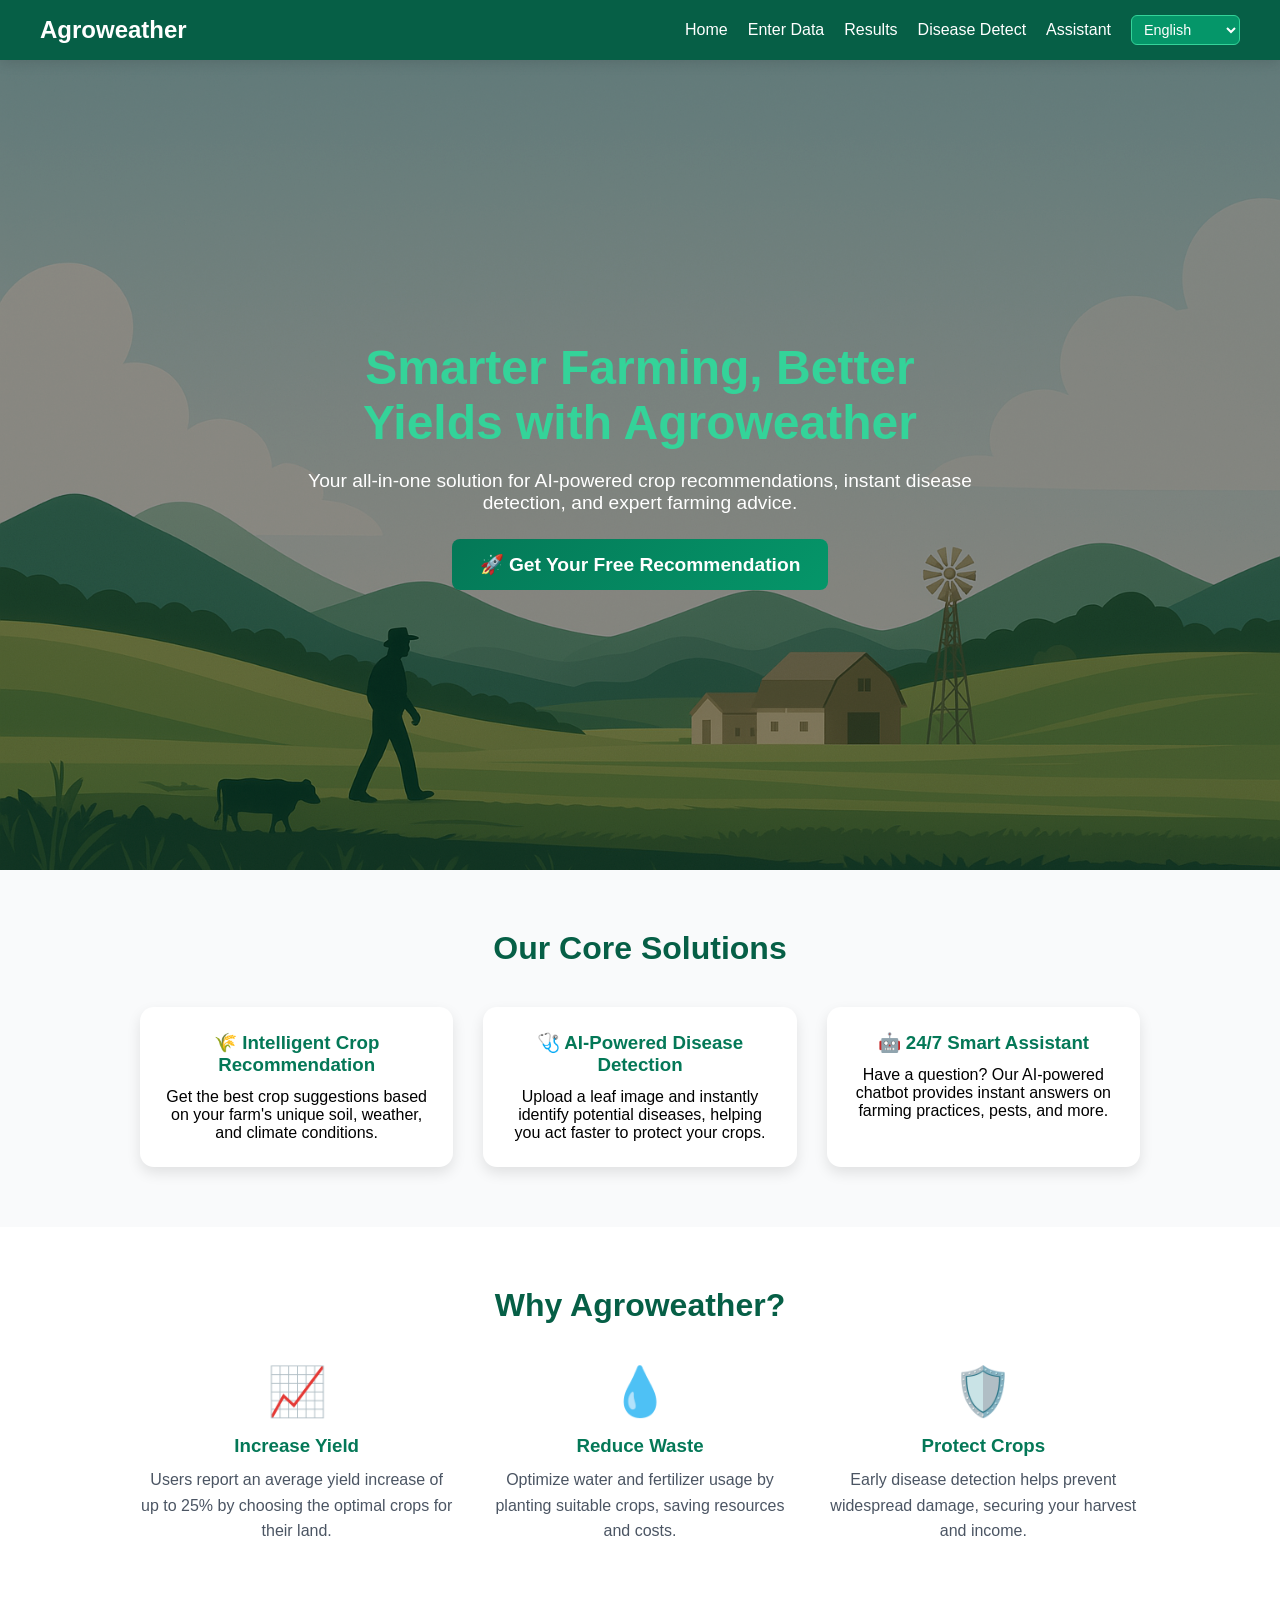
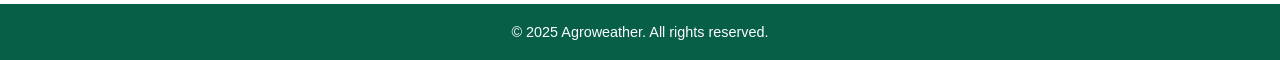
==== frontend/index.html @ 45607156 "Initial commit with README and gitignore" ====
<!DOCTYPE html>
<html lang="en">
<head>
  <meta charset="UTF-8">
  <meta name="viewport" content="width=device-width, initial-scale=1.0">
  <title>Agroweather — Home</title>
  <link rel="stylesheet" href="assets/style.css">
  <script src="assets/js/translator.js" defer></script>
</head>
<body>
  <nav class="navbar">
    <div class="logo">Agroweather</div>
    <div class="nav-links">
      <a href="index.html" data-translate-key="home">Home</a>
      <a href="input.html" data-translate-key="enter_data">Enter Data</a>
      <a href="result.html" data-translate-key="results">Results</a>
      <a href="disease.html" data-translate-key="disease_detect">Disease Detect</a>
      <a href="chatbot.html" data-translate-key="assistant">Assistant</a>
      <select id="language-selector" class="language-selector">
        <option value="en">English</option>
        <option value="hi">हिन्दी (Hindi)</option>
      </select>
    </div>
  </nav>

  <section class="hero">
    <div class="hero-content">
      <h1><span class="translate-text" data-translate-key="hero_title">Smarter Farming, Better Yields with</span> </h1>
      <p data-translate-key="hero_subtitle">Your all-in-one solution for AI-powered crop recommendations, instant disease detection, and expert farming advice.</p>
      <a href="input.html" class="btn hero-btn" data-translate-key="hero_button">🚀 Get Your Free Recommendation</a>
    </div>
  </section>

  <section class="features">
    <h2 data-translate-key="core_solutions">Our Core Solutions</h2>
    <div class="feature-grid">
      <div class="feature-card">
        <h3 data-translate-key="feature1_title">🌾 Intelligent Crop Recommendation</h3>
        <p data-translate-key="feature1_desc">Get the best crop suggestions based on your farm's unique soil, weather, and climate conditions.</p>
      </div>
      <div class="feature-card">
        <h3 data-translate-key="feature2_title">🩺 AI-Powered Disease Detection</h3>
        <p data-translate-key="feature2_desc">Upload a leaf image and instantly identify potential diseases, helping you act faster to protect your crops.</p>
      </div>
      <div class="feature-card">
        <h3 data-translate-key="feature3_title">🤖 24/7 Smart Assistant</h3>
        <p data-translate-key="feature3_desc">Have a question? Our AI-powered chatbot provides instant answers on farming practices, pests, and more.</p>
      </div>
    </div>
  </section>

  <section class="why-us">
    <h2 data-translate-key="why_Agroweather">Why Agroweather?</h2>
    <div class="why-us-grid">
      <div class="why-us-card">
        <div class="why-us-icon">📈</div>
        <h3 data-translate-key="why1_title">Increase Yield</h3>
        <p data-translate-key="why1_desc">Users report an average yield increase of up to 25% by choosing the optimal crops for their land.</p>
      </div>
      <div class="why-us-card">
        <div class="why-us-icon">💧</div>
        <h3 data-translate-key="why2_title">Reduce Waste</h3>
        <p data-translate-key="why2_desc">Optimize water and fertilizer usage by planting suitable crops, saving resources and costs.</p>
      </div>
      <div class="why-us-card">
        <div class="why-us-icon">🛡️</div>
        <h3 data-translate-key="why3_title">Protect Crops</h3>
        <p data-translate-key="why3_desc">Early disease detection helps prevent widespread damage, securing your harvest and income.</p>
      </div>
    </div>
  </section>

  <footer>
    <p>© 2025 Agroweather. All rights reserved.</p>
  </footer>
</body>
</html>
---- frontend/assets/style.css ----
/* ==========================================================================
   1. General & Body Styles
   ========================================================================== */
* {
  margin: 0;
  padding: 0;
  box-sizing: border-box;
  font-family: "Segoe UI", Tahoma, Geneva, Verdana, sans-serif;
}

body {
  min-height: 100vh;
  background: url("bg.png") no-repeat center center/cover;
  display: flex;
  flex-direction: column;
}

/* ==========================================================================
   2. Navbar
   ========================================================================== */
.navbar {
  background: #065f46;
  display: flex;
  justify-content: space-between;
  align-items: center;
  padding: 15px 40px;
  box-shadow: 0 4px 12px rgba(0, 0, 0, 0.1);
  position: sticky;
  top: 0;
  z-index: 1000;
}

.navbar .logo {
  font-size: 1.5rem;
  font-weight: bold;
  color: #ffffff;
}

.navbar .nav-links {
  display: flex;
  align-items: center;
}

.navbar .nav-links a {
  text-decoration: none;
  color: #ffffff;
  margin-left: 20px;
  font-weight: 500;
  transition: all 0.3s ease;
}

.navbar .nav-links a:hover {
  color: #97bc10ff;
  border-bottom: 2px solid #97bc10ff;
  padding-bottom: 2px;
}

.language-selector {
  margin-left: 20px;
  background-color: #059669;
  color: white;
  border: 1px solid #34d399;
  border-radius: 6px;
  padding: 5px 8px;
  font-size: 0.9rem;
  cursor: pointer;
}
.language-selector:focus {
  outline: none;
}

/* ==========================================================================
   3. Main Content Container (Used on all pages)
   ========================================================================== */
.container {
  flex: 1;
  width: 100%;
  max-width: 900px;
  margin: 40px auto;
  background: #ffffff;
  padding: 35px;
  border-radius: 16px;
  box-shadow: 0 8px 32px rgba(0, 0, 0, 0.12);
  border: 1px solid #e5e7eb;
}

.container h1 {
  text-align: center;
  margin-bottom: 30px;
  font-size: 2.2rem;
  color: #065f46;
}

/* ==========================================================================
   4. Buttons
   ========================================================================== */
.btn {
  padding: 15px;
  background: linear-gradient(135deg, #047857, #059669);
  color: white;
  font-weight: bold;
  font-size: 1.1rem;
  border: none;
  border-radius: 8px;
  cursor: pointer;
  transition: all 0.3s ease;
  text-decoration: none;
  text-align: center;
  display: inline-block;
}

.btn:hover:not(:disabled) {
  background: linear-gradient(135deg, #065f46, #047857);
  transform: translateY(-3px);
  box-shadow: 0 8px 15px rgba(0, 0, 0, 0.15);
}

.btn:disabled {
  background: #9ca3af;
  cursor: not-allowed;
  transform: translateY(0);
  box-shadow: none;
}

.btn-secondary {
  background: transparent;
  color: #065f46;
  border: 2px solid #059669;
}

.btn-secondary:hover {
  background: #f0fdf4;
  transform: translateY(-3px);
  box-shadow: 0 6px 14px rgba(0, 0, 0, 0.08);
}

/* ==========================================================================
   5. Index Page Specifics
   ========================================================================== */
.hero {
  height: 90vh;
  background: url("bg.png") no-repeat center center/cover;
  display: flex;
  align-items: center;
  justify-content: center;
  text-align: center;
  color: white;
  position: relative;
}
.hero::after {
  content: "";
  position: absolute;
  top: 0; left: 0; right: 0; bottom: 0;
  background: rgba(0, 0, 0, 0.45);
}
.hero-content {
  position: relative;
  max-width: 700px;
  z-index: 2;
}
.hero-content h1 {
  font-size: 3rem;
  margin-bottom: 20px;
  color: #fff; /* Override .container h1 color */
}
.hero-content h1 span {
  color: #34d399;
}
.hero-content p {
  font-size: 1.2rem;
  margin-bottom: 25px;
}
.hero-btn {
  font-size: 1.2rem;
  padding: 14px 28px;
}

.features, .why-us, .testimonials {
  padding: 60px 20px;
  text-align: center;
}
.features h2, .why-us h2, .testimonials h2 {
  font-size: 2rem;
  margin-bottom: 40px;
  color: #065f46;
}

.features { background: #f9fafb; }
.why-us { background: #ffffff; }
.testimonials { background: #f9fafb; }

.feature-grid, .why-us-grid, .testimonial-grid {
  display: grid;
  gap: 30px;
  max-width: 1000px;
  margin: 0 auto;
}
.feature-grid { grid-template-columns: repeat(auto-fit, minmax(250px, 1fr)); }
.why-us-grid { grid-template-columns: repeat(auto-fit, minmax(250px, 1fr)); }
.testimonial-grid { grid-template-columns: repeat(auto-fit, minmax(300px, 1fr)); }


.feature-card {
  background: white;
  padding: 25px;
  border-radius: 14px;
  box-shadow: 0 6px 14px rgba(0, 0, 0, 0.1);
  transition: all 0.3s ease;
}
.feature-card:hover {
  transform: translateY(-5px);
  box-shadow: 0 10px 20px rgba(0, 0, 0, 0.15);
}
.feature-card h3 {
  color: #047857;
  margin-bottom: 12px;
}

.why-us-icon { font-size: 3rem; margin-bottom: 15px; }
.why-us-card h3 { color: #047857; margin-bottom: 10px; }
.why-us-card p { color: #4b5563; line-height: 1.6; }

.testimonial-card {
  background-color: #ffffff;
  padding: 30px;
  border-radius: 16px;
  box-shadow: 0 6px 20px rgba(0, 0, 0, 0.08);
  border-top: 4px solid #34d399;
}
.testimonial-quote {
  font-style: italic;
  color: #374151;
  line-height: 1.7;
  margin-bottom: 20px;
}
.testimonial-author { font-weight: bold; color: #059669; }


/* ==========================================================================
   6. Input Page Specifics
   ========================================================================== */
.farm-data-form {
  display: flex;
  flex-direction: column;
  gap: 25px;
}
.form-group {
  padding: 25px;
  border: 1px solid #e5e7eb;
  border-radius: 12px;
  background-color: #f9fafb;
}
.form-group legend {
  padding: 0 10px;
  font-weight: bold;
  font-size: 1.2rem;
  color: #059669;
}
.form-grid {
  display: grid;
  grid-template-columns: 1fr 1fr;
  gap: 20px;
}
.form-grid .btn { grid-column: span 2; }

.form-grid input,
.form-grid select {
  padding: 14px;
  border: 2px solid #e5e7eb;
  border-radius: 8px;
  font-size: 1rem;
  background-color: #f9fafb;
  transition: all 0.2s ease-in-out;
}

.form-grid input:focus,
.form-grid select:focus {
  border-color: #059669;
  background-color: #ffffff;
  outline: none;
  box-shadow: 0 0 0 3px rgba(16, 185, 129, 0.2);
}

.form-grid input:required:valid,
.form-grid select:required:valid {
  border-color: #10b981;
}

.location-container {
  display: flex;
  gap: 10px;
  align-items: center;
  margin-bottom: 20px;
  flex-wrap: wrap;
}
.location-container input {
  flex: 1;
}
.location-container button {
  white-space: nowrap;
}
#location-status {
  width: 100%;
  text-align: center;
  color: #059669;
  font-weight: bold;
}


/* ==========================================================================
   7. Result & Disease Page Specifics
   ========================================================================== */
.main-action { text-align: center; margin-bottom: 30px; }
.result-card-wrapper { margin-bottom: 25px; }
.result-card {
  background: #ffffff;
  border-radius: 16px;
  padding: 30px 35px;
  border: 1px solid #e5e7eb;
  text-align: left;
}
.result-card.latest-result {
  position: relative;
  border-color: #34d399;
}
.result-card.latest-result::before {
  content: 'Latest Result';
  position: absolute;
  top: -15px;
  left: 50%;
  transform: translateX(-50%);
  background-color: #059669;
  color: white;
  padding: 5px 15px;
  border-radius: 20px;
  font-size: 0.8rem;
  font-weight: bold;
  box-shadow: 0 2px 8px rgba(0, 0, 0, 0.15);
}
.result-header { border-bottom: 1px solid #f0f0f0; padding-bottom: 20px; margin-bottom: 20px; }
.result-label { font-size: 0.9rem; color: #6b7280; margin-bottom: 8px; display: block; }
.result-crop-name { font-size: 2.5rem; color: #065f46; font-weight: bold; margin: 0; }
a.crop-link { text-decoration: none; color: inherit; transition: opacity 0.2s ease; }
a.crop-link:hover { opacity: 0.8; }

.details-grid {
  display: grid;
  grid-template-columns: repeat(auto-fit, minmax(200px, 1fr));
  gap: 25px;
  margin-top: 25px;
}
.detail-item p { font-size: 1.1rem; font-weight: 500; color: #111827; margin-top: 5px; }
.confidence-badge {
  display: inline-block;
  background-color: #dcfce7;
  color: #166534;
  padding: 6px 12px;
  border-radius: 20px;
  font-weight: bold !important;
}

.conditions-card { background-color: #f9fafb; border-radius: 12px; padding: 15px 20px; margin-top: 20px; border: 1px solid #f0f0f0; }
.conditions-title { color: #065f46; margin: 0 0 15px 0; font-size: 1rem; text-align: center; }
.conditions-grid { display: grid; grid-template-columns: repeat(auto-fit, minmax(150px, 1fr)); gap: 10px; }
.condition-item { color: #4b5563; font-size: 0.9rem; }
.condition-item span { font-weight: bold; color: #1f2937; }

.upload-box {
  display: flex;
  flex-direction: column;
  align-items: center;
  gap: 20px;
  padding: 35px;
  border: 2px dashed #047857;
  border-radius: 12px;
  background: #f9fafb;
}
.upload-box:hover { background: #ecfdf5; }
.file-input { display: none; }
#file-name { color: #4b5563; font-style: italic; }

.details-grid-disease { display: grid; grid-template-columns: 1fr 1fr; gap: 30px; text-align: left; }
.detail-item-disease { padding: 20px; background-color: #f9fafb; border-radius: 12px; border: 1px solid #f0f0f0; }
.detail-item-disease .detail-label { font-size: 0.9rem; color: #6b7280; margin-bottom: 8px; display: block; font-weight: bold; }
.detail-item-disease p { color: #374151; line-height: 1.6; }
.main-prediction { grid-column: span 2; text-align: center; background-color: #f0fdf4; border-color: #a7f3d0; }
.disease-name { font-size: 2rem; font-weight: bold; margin: 5px 0 0 0; }
.disease-name.healthy { color: #166534; }
.disease-name.disease { color: #b91c1c; }

.loading-text { text-align: center; color: #4b5563; padding: 20px; font-size: 1.1rem; }
.empty-state { text-align: center; padding: 40px; }
.empty-state h3 { font-size: 1.5rem; color: #065f46; margin-bottom: 10px; }
.empty-state p { color: #4b5563; margin-bottom: 25px; }


/* ==========================================================================
   8. Chatbot Page Specifics
   ========================================================================== */
.chatbox {
  height: 400px;
  overflow-y: auto;
  background: #f9fafb;
  padding: 20px;
  border-radius: 12px;
  margin-bottom: 15px;
  display: flex;
  flex-direction: column;
  gap: 15px;
  border: 1px solid #e5e7eb;
}
.chat { max-width: 75%; padding: 12px 15px; border-radius: 12px; font-size: 1rem; }
.chat.user { align-self: flex-end; background: #d1fae5; color: #065f46; }
.chat.bot {
  align-self: flex-start;
  background: #e5e7eb;
  color: #111827;
  display: flex;
  align-items: flex-end;
  gap: 10px;
}
.chat.bot::before {
  content: '🤖';
  font-size: 1.5rem;
  background-color: #e5e7eb;
  border-radius: 50%;
  padding: 5px;
  height: 25px;
  width: 25px;
  display: inline-block;
  line-height: 25px;
  text-align: center;
  flex-shrink: 0;
}

.suggestion-chips { display: flex; gap: 10px; margin-bottom: 15px; flex-wrap: wrap; }
.chip {
  background-color: #f3f4f6;
  border: 1px solid #e5e7eb;
  padding: 8px 15px;
  border-radius: 20px;
  font-size: 0.9rem;
  color: #374151;
  cursor: pointer;
  transition: background-color 0.2s ease;
}
.chip:hover { background-color: #e5e7eb; }
.loading-indicator span { display: inline-block; width: 8px; height: 8px; border-radius: 50%; background-color: #9ca3af; margin: 0 2px; animation: bounce 1.4s infinite ease-in-out both; }
.loading-indicator span:nth-child(1) { animation-delay: -0.32s; }
.loading-indicator span:nth-child(2) { animation-delay: -0.16s; }
@keyframes bounce { 0%, 80%, 100% { transform: scale(0); } 40% { transform: scale(1.0); } }

.chat-input { display: flex; gap: 10px; }
.chat-input input {
  flex: 1;
  padding: 14px;
  border: 2px solid #e5e7eb;
  border-radius: 8px;
  font-size: 1rem;
  background-color: #f9fafb;
  transition: all 0.2s ease-in-out;
}
.chat-input input:focus {
  border-color: #059669;
  background-color: #ffffff;
  outline: none;
  box-shadow: 0 0 0 3px rgba(16, 185, 129, 0.2);
}
.chat-input .btn { padding: 14px; }


/* ==========================================================================
   9. Footer
   ========================================================================== */
footer {
  text-align: center;
  padding: 20px;
  background: #065f46;
  color: white;
  font-size: 0.9rem;
}

/* ==========================================================================
   10. Responsive Styles
   ========================================================================== */
@media (max-width: 768px) {
  .navbar {
    flex-direction: column;
    padding: 15px 20px;
  }
  .navbar .nav-links {
    margin-top: 15px;
    flex-wrap: wrap;
    justify-content: center;
  }
  .navbar .nav-links a, .language-selector {
    margin: 5px 10px;
  }
}
@media (max-width: 600px) {
  .form-grid {
    grid-template-columns: 1fr;
  }
  .btn {
    grid-column: span 1;
  }
}
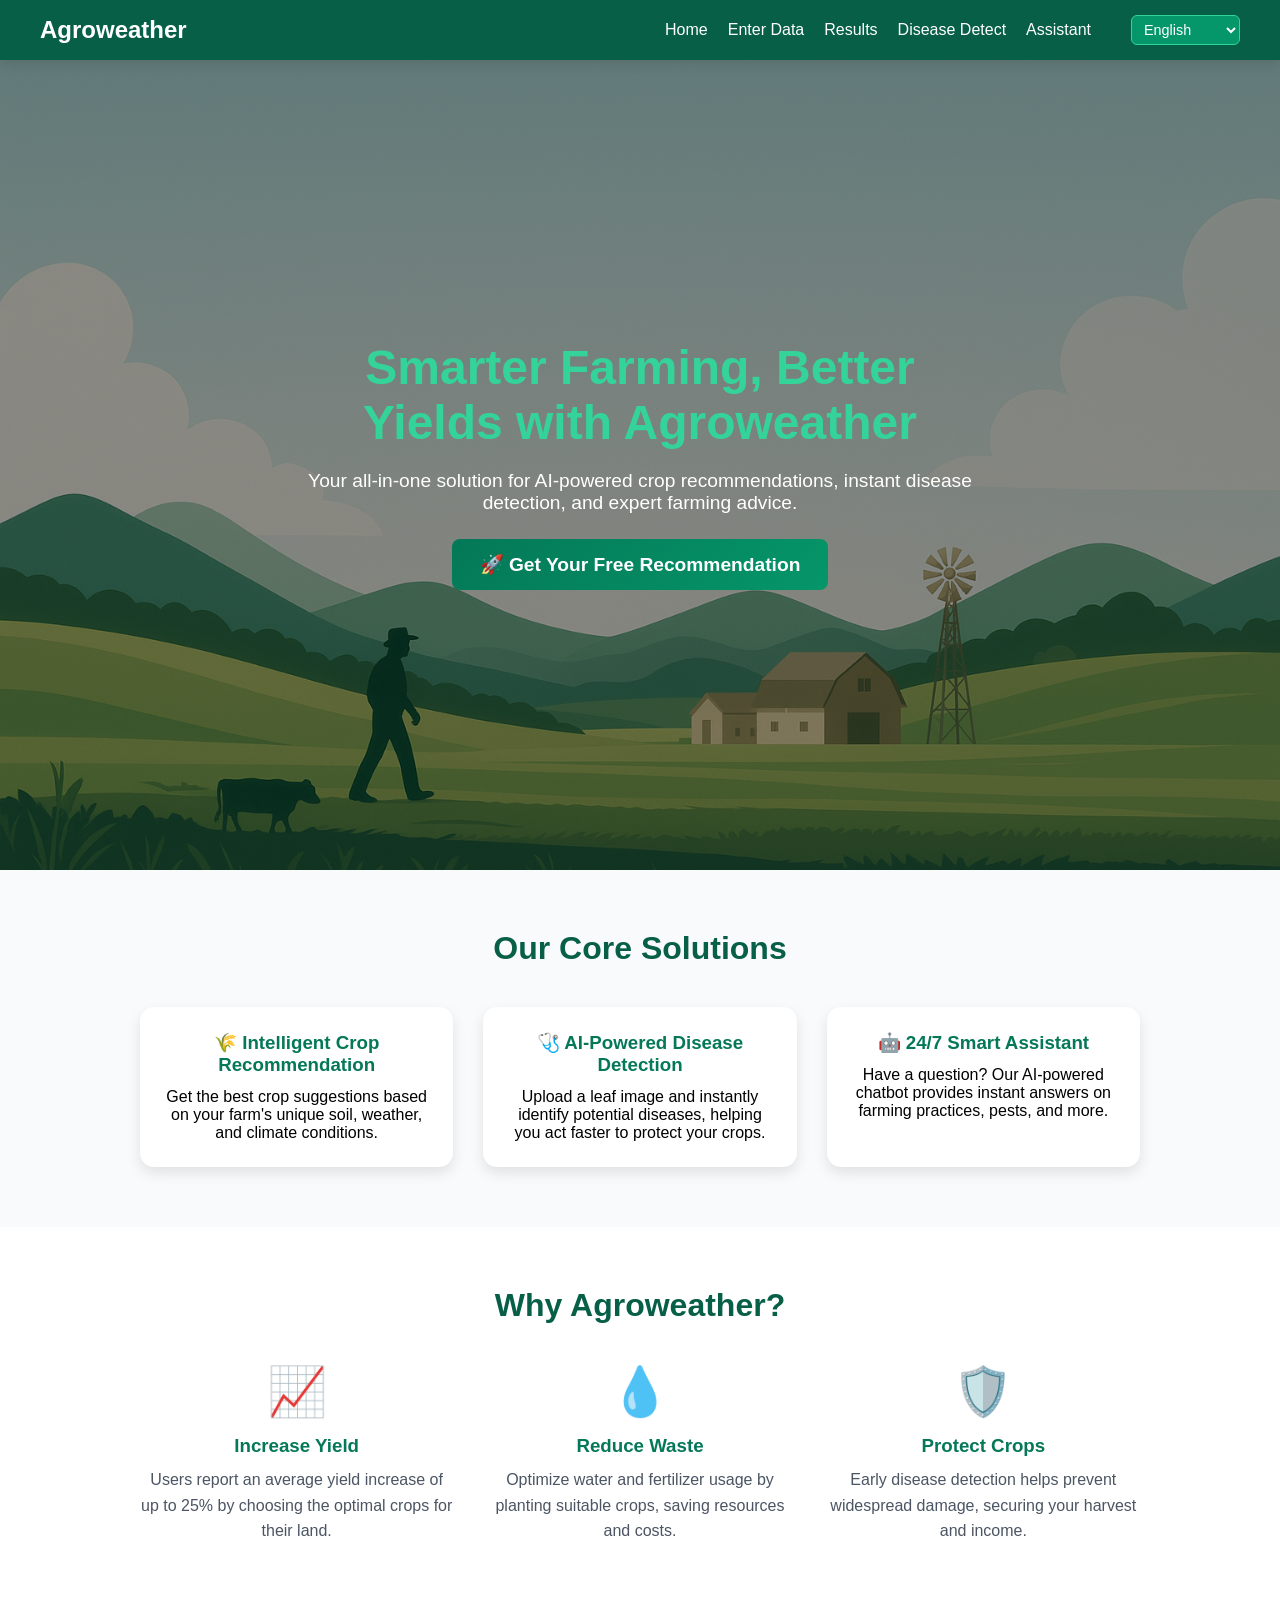
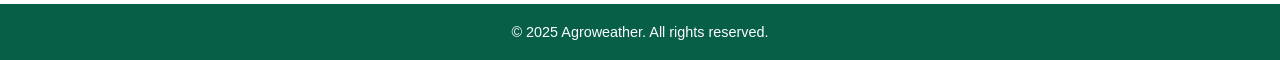
==== commit 678f3bc4: "Initial project upload without env" ====
--- a/frontend/index.html
+++ b/frontend/index.html
@@ -6,6 +6,7 @@
   <title>Agroweather — Home</title>
   <link rel="stylesheet" href="assets/style.css">
   <script src="assets/js/translator.js" defer></script>
+  <script src="assets/js/auth.js" defer></script>
 </head>
 <body>
   <nav class="navbar">
@@ -70,6 +71,23 @@
     </div>
   </section>
 
+  <script>
+    document.addEventListener('DOMContentLoaded', () => {
+      // Check if user is logged in
+      const user = localStorage.getItem('user_profile');
+      if (user) {
+        const heroContent = document.querySelector('.hero-content');
+        if (heroContent) {
+          const dashboardBtn = document.createElement('a');
+          dashboardBtn.href = 'dashboard.html';
+          dashboardBtn.className = 'btn hero-btn btn-secondary';
+          dashboardBtn.style.marginLeft = '15px';
+          dashboardBtn.textContent = '📊 View Dashboard';
+          heroContent.appendChild(dashboardBtn);
+        }
+      }
+    });
+  </script>
   <footer>
     <p>© 2025 Agroweather. All rights reserved.</p>
   </footer>
--- a/frontend/assets/style.css
+++ b/frontend/assets/style.css
@@ -323,8 +323,7 @@
   position: relative;
   border-color: #34d399;
 }
-.result-card.latest-result::before {
-  content: 'Latest Result';
+.latest-result-badge {
   position: absolute;
   top: -15px;
   left: 50%;
@@ -336,6 +335,7 @@
   font-size: 0.8rem;
   font-weight: bold;
   box-shadow: 0 2px 8px rgba(0, 0, 0, 0.15);
+  z-index: 10;
 }
 .result-header { border-bottom: 1px solid #f0f0f0; padding-bottom: 20px; margin-bottom: 20px; }
 .result-label { font-size: 0.9rem; color: #6b7280; margin-bottom: 8px; display: block; }
@@ -504,4 +504,470 @@
   .btn {
     grid-column: span 1;
   }
+}
+
+/* ==========================================================================
+   11. Google Auth UI Elements
+   ========================================================================== */
+.user-profile-menu {
+  position: relative;
+  display: inline-block;
+}
+
+.navbar-avatar {
+  width: 40px;
+  height: 40px;
+  border-radius: 50%;
+  cursor: pointer;
+  border: 2px solid #34d399;
+  object-fit: cover;
+  transition: border-color 0.3s ease;
+  vertical-align: middle;
+}
+
+.navbar-avatar:hover {
+  border-color: #ffffff;
+}
+
+.profile-dropdown {
+  display: none;
+  position: absolute;
+  right: 0;
+  top: 50px;
+  background-color: #ffffff;
+  min-width: 240px;
+  box-shadow: 0 10px 25px rgba(0, 0, 0, 0.15);
+  border-radius: 12px;
+  border: 1px solid #e5e7eb;
+  padding: 15px 0;
+  z-index: 1001;
+  text-align: left;
+}
+
+.profile-dropdown.active {
+  display: block;
+}
+
+.dropdown-header {
+  padding: 0 20px 10px 20px;
+}
+
+.dropdown-name {
+  font-weight: bold;
+  color: #1f2937;
+  font-size: 1rem;
+  margin-bottom: 2px;
+  overflow: hidden;
+  text-overflow: ellipsis;
+  white-space: nowrap;
+}
+
+.dropdown-email {
+  font-size: 0.8rem;
+  color: #6b7280;
+  overflow: hidden;
+  text-overflow: ellipsis;
+  white-space: nowrap;
+}
+
+.profile-dropdown hr {
+  border: 0;
+  border-top: 1px solid #f3f4f6;
+  margin: 10px 0;
+}
+
+.dropdown-item {
+  display: block;
+  padding: 10px 20px;
+  color: #4b5563 !important;
+  text-decoration: none !important;
+  font-size: 0.95rem;
+  transition: background-color 0.2s ease, color 0.2s ease;
+}
+
+.dropdown-item:hover {
+  background-color: #f3f4f6;
+  color: #065f46 !important;
+  border: none !important;
+}
+
+/* Auth Route Guard Overlay */
+#auth-guard-overlay {
+  position: fixed;
+  top: 0; left: 0; right: 0; bottom: 0;
+  background: rgba(17, 24, 39, 0.7);
+  backdrop-filter: blur(8px);
+  z-index: 9999;
+  display: flex;
+  justify-content: center;
+  align-items: center;
+  padding: 20px;
+}
+
+.overlay-card {
+  background: #ffffff;
+  padding: 40px;
+  border-radius: 16px;
+  max-width: 480px;
+  width: 100%;
+  box-shadow: 0 20px 25px -5px rgba(0, 0, 0, 0.1), 0 10px 10px -5px rgba(0, 0, 0, 0.04);
+  text-align: center;
+  border: 1px solid #e5e7eb;
+}
+
+.overlay-card h2 {
+  color: #065f46;
+  font-size: 1.8rem;
+  margin-bottom: 15px;
+}
+
+.overlay-card p {
+  color: #4b5563;
+  line-height: 1.6;
+  margin-bottom: 25px;
+  font-size: 1rem;
+}
+
+.overlay-signin-btn {
+  display: flex;
+  justify-content: center;
+  margin-bottom: 15px;
+}
+
+/* ==========================================================================
+   12. Dashboard Styles
+   ========================================================================== */
+.dashboard-grid {
+  display: grid;
+  grid-template-columns: 1fr;
+  gap: 30px;
+  margin-top: 20px;
+}
+
+@media (min-width: 768px) {
+  .dashboard-grid {
+    grid-template-columns: 2fr 1fr;
+  }
+  .grid-full-width {
+    grid-column: span 2;
+  }
+}
+
+.stats-card-group {
+  display: grid;
+  grid-template-columns: repeat(auto-fit, minmax(200px, 1fr));
+  gap: 20px;
+  margin-bottom: 10px;
+}
+
+.stat-card {
+  background: #f9fafb;
+  border: 1px solid #e5e7eb;
+  border-radius: 12px;
+  padding: 20px;
+  display: flex;
+  align-items: center;
+  gap: 15px;
+}
+
+.stat-icon {
+  font-size: 2.2rem;
+  background-color: #ecfdf5;
+  padding: 10px;
+  border-radius: 10px;
+  color: #059669;
+  width: 55px;
+  height: 55px;
+  display: flex;
+  align-items: center;
+  justify-content: center;
+}
+
+.stat-info h3 {
+  font-size: 0.9rem;
+  color: #6b7280;
+  text-transform: uppercase;
+  letter-spacing: 0.05em;
+  margin-bottom: 5px;
+}
+
+.stat-info p {
+  font-size: 1.8rem;
+  font-weight: bold;
+  color: #111827;
+  margin: 0;
+}
+
+/* Weather Widget Styles */
+.weather-widget {
+  background: linear-gradient(135deg, #065f46, #047857);
+  color: #ffffff;
+  border-radius: 16px;
+  padding: 25px;
+  box-shadow: 0 4px 15px rgba(0, 0, 0, 0.1);
+  display: flex;
+  flex-direction: column;
+  gap: 20px;
+}
+
+.weather-header {
+  display: flex;
+  justify-content: space-between;
+  align-items: center;
+}
+
+.weather-header h3 {
+  font-size: 1.2rem;
+  margin: 0;
+  font-weight: bold;
+}
+
+.weather-loc {
+  font-size: 0.85rem;
+  background: rgba(255, 255, 255, 0.2);
+  padding: 4px 10px;
+  border-radius: 20px;
+}
+
+.weather-main {
+  display: flex;
+  align-items: center;
+  gap: 20px;
+}
+
+.weather-temp-container {
+  display: flex;
+  flex-direction: column;
+}
+
+.weather-temp {
+  font-size: 3rem;
+  font-weight: bold;
+  line-height: 1;
+}
+
+.weather-desc {
+  font-size: 1rem;
+  text-transform: capitalize;
+  opacity: 0.9;
+  margin-top: 5px;
+}
+
+.weather-icon-lg {
+  font-size: 4rem;
+}
+
+.weather-details-grid {
+  display: grid;
+  grid-template-columns: 1fr 1fr;
+  gap: 15px;
+  border-top: 1px solid rgba(255, 255, 255, 0.15);
+  padding-top: 15px;
+}
+
+.weather-detail-item {
+  font-size: 0.9rem;
+  opacity: 0.95;
+}
+
+.weather-detail-item span {
+  font-weight: bold;
+  display: block;
+  font-size: 1.05rem;
+}
+
+.weather-tips-box {
+  background: rgba(255, 255, 255, 0.1);
+  border-left: 4px solid #34d399;
+  padding: 12px 15px;
+  border-radius: 0 8px 8px 0;
+  font-size: 0.85rem;
+  line-height: 1.5;
+}
+
+.weather-tips-box strong {
+  display: block;
+  color: #34d399;
+  margin-bottom: 3px;
+  font-size: 0.9rem;
+}
+
+/* Market Prices Widget */
+.market-widget {
+  background: #ffffff;
+  border: 1px solid #e5e7eb;
+  border-radius: 16px;
+  padding: 25px;
+}
+
+.widget-title {
+  font-size: 1.25rem;
+  color: #065f46;
+  margin-bottom: 20px;
+  font-weight: bold;
+  display: flex;
+  align-items: center;
+  gap: 10px;
+}
+
+.market-table {
+  width: 100%;
+  border-collapse: collapse;
+}
+
+.market-table th, .market-table td {
+  padding: 12px 15px;
+  text-align: left;
+  border-bottom: 1px solid #f3f4f6;
+  font-size: 0.95rem;
+}
+
+.market-table th {
+  color: #6b7280;
+  font-weight: 600;
+  font-size: 0.85rem;
+  text-transform: uppercase;
+}
+
+.market-crop-name {
+  font-weight: 600;
+  color: #1f2937;
+}
+
+.trend-up {
+  color: #10b981;
+  font-weight: bold;
+}
+
+.trend-down {
+  color: #ef4444;
+  font-weight: bold;
+}
+
+/* Log / History Widget */
+.history-widget {
+  background: #ffffff;
+  border: 1px solid #e5e7eb;
+  border-radius: 16px;
+  padding: 25px;
+}
+
+.history-tabs {
+  display: flex;
+  gap: 10px;
+  margin-bottom: 20px;
+  border-bottom: 1px solid #e5e7eb;
+  padding-bottom: 10px;
+}
+
+.tab-btn {
+  background: transparent;
+  border: none;
+  padding: 8px 16px;
+  font-size: 0.95rem;
+  font-weight: 500;
+  color: #6b7280;
+  cursor: pointer;
+  border-radius: 6px;
+  transition: all 0.2s ease;
+}
+
+.tab-btn.active {
+  background-color: #ecfdf5;
+  color: #059669;
+  font-weight: 600;
+}
+
+.history-list {
+  max-height: 400px;
+  overflow-y: auto;
+}
+
+.history-item-row {
+  display: flex;
+  justify-content: space-between;
+  align-items: center;
+  padding: 15px;
+  border-bottom: 1px solid #f3f4f6;
+  transition: background-color 0.2s ease;
+}
+
+.history-item-row:hover {
+  background-color: #f9fafb;
+}
+
+.history-item-main {
+  display: flex;
+  flex-direction: column;
+  gap: 4px;
+}
+
+.history-item-title {
+  font-weight: 600;
+  color: #111827;
+  font-size: 1rem;
+}
+
+.history-item-meta {
+  font-size: 0.8rem;
+  color: #9ca3af;
+}
+
+.history-item-action {
+  display: flex;
+  gap: 10px;
+}
+
+.btn-sm {
+  padding: 6px 12px;
+  font-size: 0.85rem;
+}
+
+/* ==========================================================================
+   13. Print Report Override Styles
+   ========================================================================== */
+@media print {
+  body {
+    background: #ffffff !important;
+    color: #000000 !important;
+  }
+  
+  .navbar, footer, .main-action, .btn, #language-selector, #navbar-auth-container {
+    display: none !important;
+  }
+  
+  .container {
+    box-shadow: none !important;
+    border: none !important;
+    margin: 0 !important;
+    padding: 0 !important;
+    max-width: 100% !important;
+  }
+  
+  .result-card {
+    border: 2px solid #000000 !important;
+    border-radius: 0 !important;
+    margin-bottom: 20px !important;
+    page-break-inside: avoid;
+  }
+  
+  .result-card.latest-result::before {
+    display: none !important;
+  }
+  
+  .confidence-badge {
+    background: none !important;
+    border: 1px solid #000000 !important;
+    color: #000000 !important;
+  }
+  
+  .conditions-card {
+    background: none !important;
+    border: 1px solid #000000 !important;
+  }
+  
+  .crop-link {
+    pointer-events: none !important;
+    text-decoration: none !important;
+  }
 }
